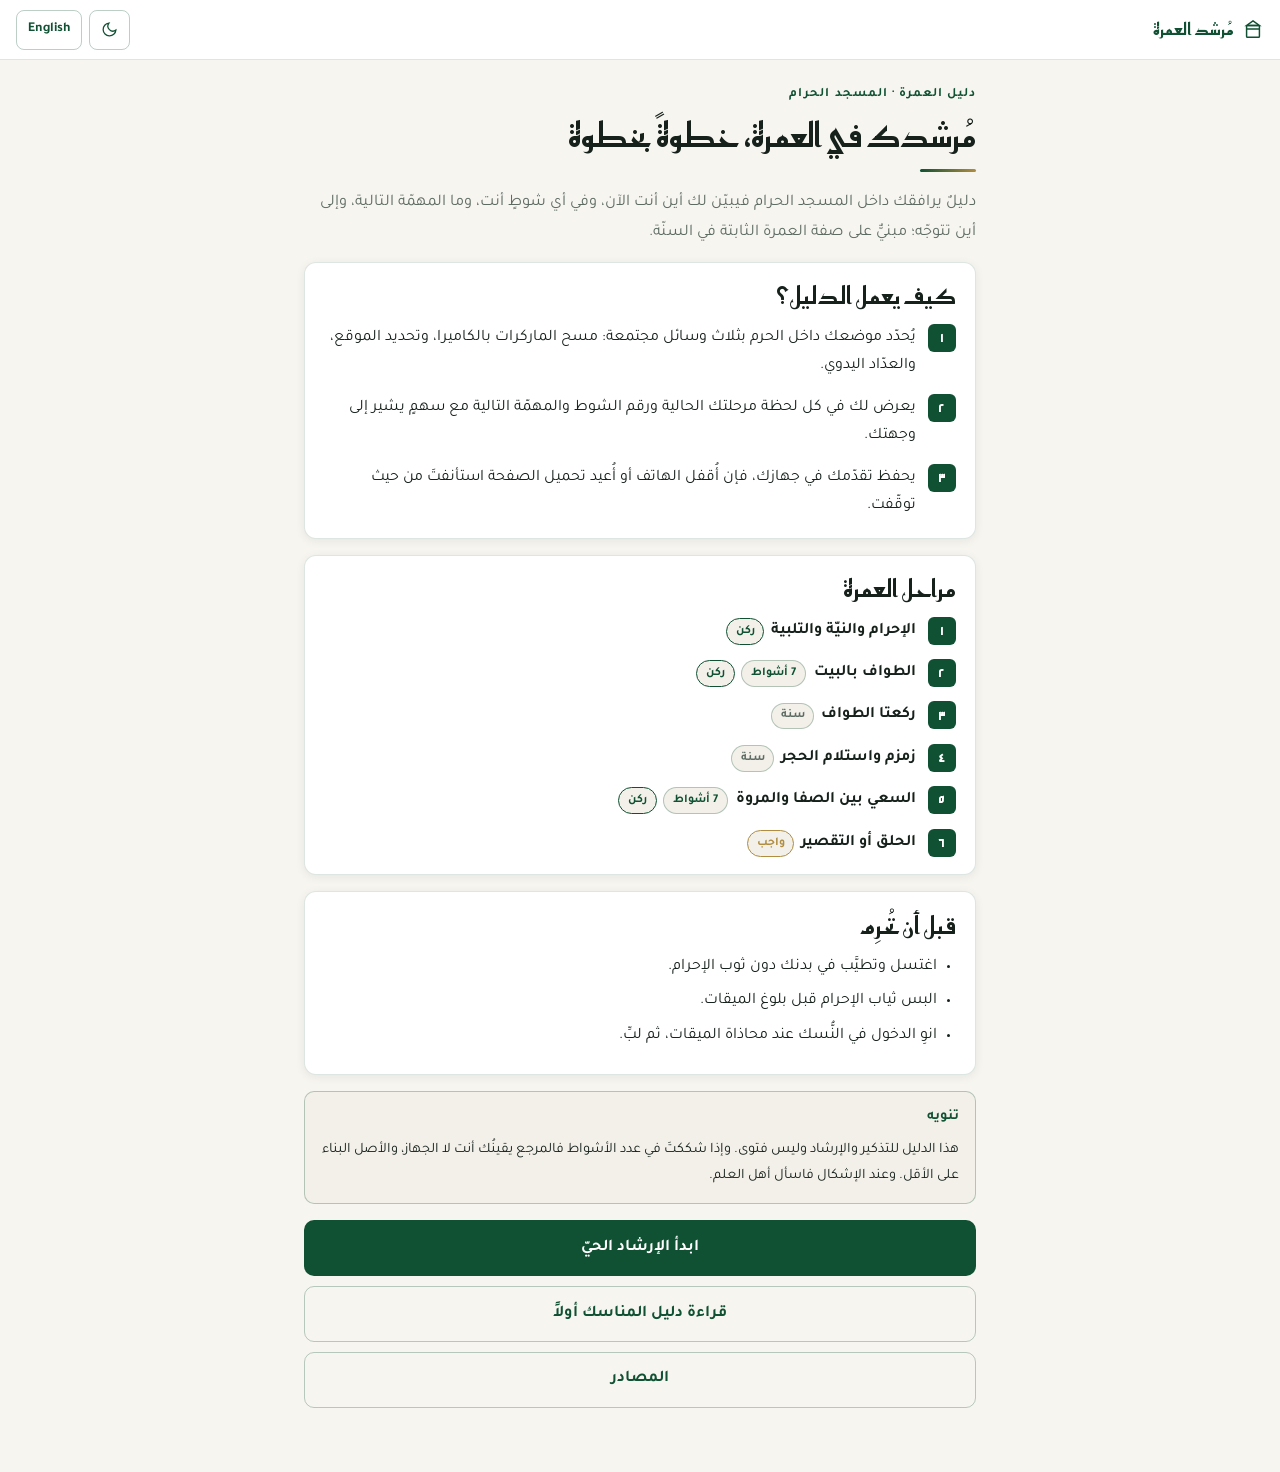
==== index.html @ 5eb8a58f "إنشاء مُرشد العمرة بالواقع المعزّز دليلٌ يرافق المعتمر داخل المسجد الحرام فيبيّن له موضعه ورقم شوطه " ====
<!DOCTYPE html>
<html lang="ar" dir="rtl">
<head>
  <meta charset="UTF-8" />
  <meta name="viewport" content="width=device-width, initial-scale=1.0" />
  <meta name="description" content="دليلٌ يرافق المعتمر داخل المسجد الحرام فيبيّن له موضعه ورقم شوطه ومهمّته التالية ووجهته، وفق صفة العمرة الثابتة في السنّة." />
  <title>مُرشد العمرة — دليل مصوَّر بالواقع المعزّز</title>

  <script src="js/i18n.js"></script>

  <link rel="preconnect" href="https://fonts.googleapis.com" />
  <link rel="preconnect" href="https://fonts.gstatic.com" crossorigin />
  <link href="https://fonts.googleapis.com/css2?family=Reem+Kufi:wght@400;500;600;700&family=Tajawal:wght@400;500;700&family=Amiri+Quran&display=swap" rel="stylesheet" />
  <link rel="stylesheet" href="css/style.css" />
</head>
<body>

  <header class="site-header">
    <a class="brand" href="index.html">
      <svg width="22" height="22" viewBox="0 0 24 24" fill="none" stroke="currentColor" stroke-width="1.6" aria-hidden="true">
        <rect x="5" y="7" width="14" height="13" rx="1" />
        <path d="M5 11h14M12 2l7 5H5l7-5z" />
      </svg>
      <span data-i18n="brand">مُرشد العمرة</span>
    </a>
    <div class="header-tools">
      <button type="button" class="icon-btn" data-action="toggle-theme" data-i18n-aria="theme_toggle" aria-label="تبديل المظهر">
        <svg width="17" height="17" viewBox="0 0 24 24" fill="none" stroke="currentColor" stroke-width="1.8" aria-hidden="true">
          <path d="M21 12.8A9 9 0 1111.2 3a7 7 0 009.8 9.8z" />
        </svg>
      </button>
      <button type="button" class="icon-btn" data-action="toggle-lang" data-i18n="lang_toggle">English</button>
    </div>
  </header>

  <main class="page">

    <section style="padding-top: 1.5rem;">
      <p class="eyebrow" data-i18n="home_eyebrow">دليل العمرة · المسجد الحرام</p>
      <h1 data-i18n="home_h1">مُرشدك في العمرة، خطوةً بخطوة</h1>
      <div class="rule" aria-hidden="true"></div>
      <p class="lead" data-i18n="home_lead">
        دليلٌ يرافقك داخل المسجد الحرام فيبيّن لك أين أنت الآن، وفي أي شوطٍ أنت،
        وما المهمّة التالية، وإلى أين تتوجّه؛ مبنيٌّ على صفة العمرة الثابتة في السنّة.
      </p>
    </section>

    <section class="card">
      <h2 data-i18n="home_how_title">كيف يعمل الدليل؟</h2>
      <ol class="steps">
        <li><span class="step-num">١</span><span data-i18n="home_how_1">يُحدّد موضعك داخل الحرم بثلاث وسائل مجتمعة: مسح الماركرات بالكاميرا، وتحديد الموقع، والعدّاد اليدوي.</span></li>
        <li><span class="step-num">٢</span><span data-i18n="home_how_2">يعرض لك في كل لحظة مرحلتك الحالية ورقم الشوط والمهمّة التالية مع سهمٍ يشير إلى وجهتك.</span></li>
        <li><span class="step-num">٣</span><span data-i18n="home_how_3">يحفظ تقدّمك في جهازك، فإن أُقفل الهاتف أو أُعيد تحميل الصفحة استأنفتَ من حيث توقّفت.</span></li>
      </ol>
    </section>

    <section class="card">
      <h2 data-i18n="home_rites_title">مراحل العمرة</h2>
      <ol class="steps" id="rites-summary"></ol>
    </section>

    <section class="card">
      <h2 data-i18n="home_before_title">قبل أن تُحرِم</h2>
      <ul class="list">
        <li data-i18n="home_before_1">اغتسل وتطيَّب في بدنك دون ثوب الإحرام.</li>
        <li data-i18n="home_before_2">البس ثياب الإحرام قبل بلوغ الميقات.</li>
        <li data-i18n="home_before_3">انوِ الدخول في النُّسك عند محاذاة الميقات، ثم لبِّ.</li>
      </ul>
    </section>

    <section class="notice">
      <strong data-i18n="disclaimer_title">تنويه</strong>
      <p style="margin: 0.4rem 0 0;" data-i18n="disclaimer_body">
        هذا الدليل للتذكير والإرشاد وليس فتوى. وإذا شككتَ في عدد الأشواط فالمرجع يقينُك أنت
        لا الجهاز، والأصل البناء على الأقل. وعند الإشكال فاسأل أهل العلم.
      </p>
    </section>

    <div class="btn-row">
      <a class="btn btn-primary" href="guide.html" data-i18n="home_start">ابدأ الإرشاد الحيّ</a>
      <a class="btn btn-outline" href="manasik.html" data-i18n="home_read">قراءة دليل المناسك أولاً</a>
      <a class="btn btn-outline" href="sources.html" data-i18n="nav_sources">المصادر</a>
    </div>

  </main>

  <script src="js/rites.js"></script>
  <script>
    // ملخّص المراحل مبنيٌّ من نموذج المناسك نفسه، فلا يتكرّر النصّ في موضعين
    document.addEventListener("DOMContentLoaded", function () {
      var list = document.getElementById("rites-summary");
      var digits = ["١", "٢", "٣", "٤", "٥", "٦", "٧"];

      window.RITES.filter(function (r) { return r.id !== "done"; }).forEach(function (rite, i) {
        var li = document.createElement("li");

        var num = document.createElement("span");
        num.className = "step-num";
        num.textContent = window.currentLang === "ar" ? digits[i] : String(i + 1);

        var body = document.createElement("span");

        var title = document.createElement("strong");
        title.textContent = window.t(rite.titleKey);
        body.appendChild(title);

        if (rite.count > 1) {
          var pill = document.createElement("span");
          pill.className = "hukm";
          pill.style.marginInlineStart = "0.5rem";
          pill.textContent = rite.count + " " + window.t("shawts");
          body.appendChild(pill);
        }

        var hukm = document.createElement("span");
        hukm.className = "hukm";
        hukm.setAttribute("data-hukm", rite.hukm || "");
        hukm.style.marginInlineStart = "0.4rem";
        hukm.textContent = window.riteHukm(rite);
        body.appendChild(hukm);

        li.appendChild(num);
        li.appendChild(body);
        list.appendChild(li);
      });
    });
  </script>
</body>
</html>
---- css/style.css ----
/* =========================================================
   مُرشد العمرة — نظام التصميم
   وضعان: فاتح بهوية الحرم (أبيض وأخضر)، وداكن بهوية الكعبة (أسود وذهبي).
   كل مكوّن يُكتب مرّة واحدة بالرموز اللونية، فلا تتكرّر أي قاعدة بين الوضعين.
   ========================================================= */

/* ——— الوضع الفاتح: هوية الحرم ——— */
:root,
[data-theme="light"] {
  --bg:          #f7f5f0;
  --bg-alt:      #eeece4;
  --surface:     #ffffff;
  --surface-2:   #f2f0e9;
  --primary:     #0f5132;
  --primary-2:   #157347;
  --on-primary:  #ffffff;
  --accent:      #b08d3f;
  --text:        #17211c;
  --muted:       #5d6b63;
  --line:        rgba(15, 81, 50, 0.14);
  --line-strong: rgba(15, 81, 50, 0.28);
  --shadow:      0 2px 10px rgba(23, 33, 28, 0.07);
  --shadow-lg:   0 12px 32px rgba(23, 33, 28, 0.13);
  --pattern:     rgba(15, 81, 50, 0.045);
  --danger:      #9a3412;
  /* خلفية شاشة الإرشاد حين لا تعمل الكاميرا — بهوية الحرم */
  --guide-backdrop: linear-gradient(180deg, #123528 0%, #0c1f18 100%);
  color-scheme: light;
}

/* ——— الوضع الداكن: هوية الكعبة ——— */
[data-theme="dark"] {
  --bg:          #0a0a0a;
  --bg-alt:      #0f0e0c;
  --surface:     #141210;
  --surface-2:   #1c1916;
  --primary:     #d4af37;
  --primary-2:   #e8c86a;
  --on-primary:  #0a0a0a;
  --accent:      #2f6b4f;
  --text:        #ece6d8;
  --muted:       #9a9082;
  --line:        rgba(212, 175, 55, 0.16);
  --line-strong: rgba(212, 175, 55, 0.34);
  --shadow:      0 2px 10px rgba(0, 0, 0, 0.5);
  --shadow-lg:   0 12px 32px rgba(0, 0, 0, 0.65);
  --pattern:     rgba(212, 175, 55, 0.05);
  --danger:      #f0a882;
  /* خلفية شاشة الإرشاد حين لا تعمل الكاميرا — بهوية الكعبة */
  --guide-backdrop: linear-gradient(180deg, #141210 0%, #0a0a0a 100%);
  color-scheme: dark;
}

@media (prefers-color-scheme: dark) {
  :root:not([data-theme="light"]) {
    --bg:          #0a0a0a;
    --bg-alt:      #0f0e0c;
    --surface:     #141210;
    --surface-2:   #1c1916;
    --primary:     #d4af37;
    --primary-2:   #e8c86a;
    --on-primary:  #0a0a0a;
    --accent:      #2f6b4f;
    --text:        #ece6d8;
    --muted:       #9a9082;
    --line:        rgba(212, 175, 55, 0.16);
    --line-strong: rgba(212, 175, 55, 0.34);
    --shadow:      0 2px 10px rgba(0, 0, 0, 0.5);
    --shadow-lg:   0 12px 32px rgba(0, 0, 0, 0.65);
    --pattern:     rgba(212, 175, 55, 0.05);
    --danger:      #f0a882;
    color-scheme: dark;
  }
}

/* =========================================================
   الأساسيات
   ========================================================= */

* { box-sizing: border-box; }

html { -webkit-text-size-adjust: 100%; }

body {
  margin: 0;
  font-family: "Tajawal", system-ui, -apple-system, sans-serif;
  background-color: var(--bg);
  color: var(--text);
  line-height: 1.75;
  font-size: 16px;
  min-height: 100vh;
}

/* الزخرفة الهندسية الإسلامية — نجمة ثمانية بشفافية خافتة */
.patterned {
  background-image: url("data:image/svg+xml,%3Csvg xmlns='http://www.w3.org/2000/svg' width='60' height='60' viewBox='0 0 60 60'%3E%3Cg fill='none' stroke='%23000' stroke-width='1'%3E%3Cpath d='M30 2 L58 30 L30 58 L2 30 Z'/%3E%3Cpath d='M10 10 L50 10 L50 50 L10 50 Z'/%3E%3C/g%3E%3C/svg%3E");
  background-size: 60px 60px;
}

h1, h2, h3, h4 {
  font-family: "Reem Kufi", "Tajawal", sans-serif;
  font-weight: 600;
  line-height: 1.4;
  color: var(--text);
  margin: 0 0 0.6rem;
}

h1 { font-size: clamp(1.6rem, 5.5vw, 2.1rem); }
h2 { font-size: clamp(1.25rem, 4.5vw, 1.5rem); }
h3 { font-size: 1.1rem; }

p { margin: 0 0 0.85rem; }

a { color: var(--primary); }

/* =========================================================
   الهيكل العام
   ========================================================= */

.page {
  max-width: 44rem;
  margin: 0 auto;
  padding: 0 1rem 4rem;
}

.site-header {
  position: sticky;
  top: 0;
  z-index: 40;
  display: flex;
  align-items: center;
  justify-content: space-between;
  gap: 0.5rem;
  padding: 0.6rem 1rem;
  background: var(--surface);
  border-bottom: 1px solid var(--line);
  backdrop-filter: blur(8px);
}

.site-header .brand {
  display: flex;
  align-items: center;
  gap: 0.5rem;
  font-family: "Reem Kufi", sans-serif;
  font-size: 1.05rem;
  font-weight: 600;
  color: var(--primary);
  text-decoration: none;
}

.header-tools { display: flex; gap: 0.4rem; }

.icon-btn {
  display: inline-flex;
  align-items: center;
  justify-content: center;
  gap: 0.35rem;
  min-height: 40px;
  min-width: 40px;
  padding: 0 0.7rem;
  font-family: inherit;
  font-size: 0.85rem;
  font-weight: 600;
  color: var(--primary);
  background: transparent;
  border: 1px solid var(--line-strong);
  border-radius: 8px;
  cursor: pointer;
  transition: background 0.15s ease;
}

.icon-btn:hover { background: var(--surface-2); }

/* =========================================================
   المكوّنات
   ========================================================= */

.card {
  background: var(--surface);
  border: 1px solid var(--line);
  border-radius: 12px;
  padding: 1.1rem 1.2rem;
  margin-bottom: 1rem;
  box-shadow: var(--shadow);
}

.eyebrow {
  font-size: 0.8rem;
  font-weight: 600;
  letter-spacing: 0.08em;
  color: var(--primary);
  margin: 0 0 0.35rem;
}

.rule {
  width: 3.5rem;
  height: 3px;
  border-radius: 2px;
  background: linear-gradient(90deg, var(--primary), var(--accent));
  margin: 0 0 1rem;
}

.lead {
  font-size: 1.02rem;
  color: var(--muted);
  line-height: 1.85;
}

/* وسم الحكم الشرعي: ركن / واجب / سنة */
.hukm {
  display: inline-block;
  padding: 0.12rem 0.55rem;
  border-radius: 999px;
  font-size: 0.75rem;
  font-weight: 700;
  border: 1px solid var(--line-strong);
  color: var(--primary);
  background: var(--surface-2);
  white-space: nowrap;
}

.hukm[data-hukm="ركن"]  { border-color: var(--primary); }
.hukm[data-hukm="واجب"] { border-color: var(--accent); color: var(--accent); }
.hukm[data-hukm="سنة"]  { color: var(--muted); }

/* الآيات والأذكار بخط أميري */
.dhikr {
  font-family: "Amiri Quran", "Amiri", "Tajawal", serif;
  font-size: 1.15rem;
  line-height: 2.35;
  color: var(--text);
  background: var(--surface-2);
  border-inline-start: 3px solid var(--primary);
  border-radius: 8px;
  padding: 0.9rem 1.1rem;
  margin: 0.7rem 0;
}

.dhikr .ayah { display: block; }

.dhikr cite {
  display: block;
  margin-top: 0.5rem;
  font-family: "Tajawal", sans-serif;
  font-size: 0.8rem;
  font-style: normal;
  color: var(--muted);
}

/* التنويه الشرعي */
.notice {
  background: var(--surface-2);
  border: 1px solid var(--line-strong);
  border-radius: 10px;
  padding: 0.85rem 1rem;
  font-size: 0.9rem;
  line-height: 1.8;
  color: var(--text);
}

.notice strong { color: var(--primary); }

/* الأزرار */
.btn {
  display: inline-flex;
  align-items: center;
  justify-content: center;
  gap: 0.5rem;
  width: 100%;
  min-height: 52px;
  padding: 0.8rem 1.2rem;
  font-family: inherit;
  font-size: 1.02rem;
  font-weight: 700;
  border-radius: 10px;
  border: 1px solid transparent;
  cursor: pointer;
  text-decoration: none;
  text-align: center;
  transition: transform 0.1s ease, background 0.15s ease;
}

.btn:active { transform: translateY(1px); }

.btn-primary { background: var(--primary); color: var(--on-primary); }
.btn-primary:hover { background: var(--primary-2); }

.btn-outline {
  background: transparent;
  color: var(--primary);
  border-color: var(--line-strong);
}
.btn-outline:hover { background: var(--surface-2); }

.btn-row { display: flex; flex-direction: column; gap: 0.6rem; margin-top: 1rem; }

/* قائمة خطوات مرقّمة */
.steps { list-style: none; margin: 0; padding: 0; display: flex; flex-direction: column; gap: 0.9rem; }

.steps li {
  display: grid;
  grid-template-columns: auto 1fr;
  gap: 0.75rem;
  align-items: start;
}

.step-num {
  display: inline-flex;
  align-items: center;
  justify-content: center;
  min-width: 1.75rem;
  height: 1.75rem;
  font-family: "Reem Kufi", sans-serif;
  font-size: 0.85rem;
  font-weight: 700;
  color: var(--on-primary);
  background: var(--primary);
  border-radius: 6px;
}

/* قائمة نقطية */
.list { margin: 0.4rem 0 0; padding-inline-start: 1.15rem; }
.list li { margin-bottom: 0.4rem; }

/* =========================================================
   شاشة الإرشاد الحيّ (guide.html)
   الطبقة فوق الكاميرا تبقى داكنة في الوضعين ليُقرأ النص فوق صورة متغيّرة،
   وما يتبدّل هو لون النبرة فقط.
   ========================================================= */

.guide-body { overflow: hidden; height: 100vh; height: 100dvh; }

/* حين لا تعمل الكاميرا (وضع العدّاد اليدوي، أو تعذُّر الماركرات) تظهر خلفية
   الهويّة بدل السواد الفارغ الذي يوهم بعطلٍ في الشاشة. */
#camera-layer {
  position: fixed;
  inset: 0;
  z-index: 1;
  overflow: hidden;
  background: var(--guide-backdrop);
}

#camera-layer::after {
  content: "";
  position: absolute;
  inset: 0;
  opacity: 0.5;
  background-image: url("data:image/svg+xml,%3Csvg xmlns='http://www.w3.org/2000/svg' width='72' height='72' viewBox='0 0 72 72'%3E%3Cg fill='none' stroke='%23ffffff' stroke-opacity='0.05' stroke-width='1'%3E%3Cpath d='M36 4 L68 36 L36 68 L4 36 Z'/%3E%3Cpath d='M14 14 L58 14 L58 58 L14 58 Z'/%3E%3C/g%3E%3C/svg%3E");
  background-size: 72px 72px;
}

/* عند تشغيل الكاميرا تُخفى الخلفية والزخرفة ليظهر الفيديو صافياً */
#camera-layer.camera-on { background: #000; }
#camera-layer.camera-on::after { display: none; }

#camera-layer video { object-fit: cover !important; }
.mindar-ui-overlay { display: none !important; }

#guide-ui {
  position: fixed;
  inset: 0;
  z-index: 10;
  display: flex;
  flex-direction: column;
  justify-content: space-between;
  padding: 0.75rem;
  pointer-events: none;
}

#guide-ui > * { pointer-events: auto; }

/* الرموز الخاصة بالطبقة الداكنة الثابتة */
#guide-ui, .status-panel, .dua-sheet {
  --glass:      rgba(10, 10, 10, 0.82);
  --glass-2:    rgba(255, 255, 255, 0.08);
  --glass-line: rgba(255, 255, 255, 0.16);
  --glass-text: #f3efe6;
  --glass-muted:#a8a094;
}

.status-panel {
  background: var(--glass);
  border: 1px solid var(--glass-line);
  border-radius: 14px;
  padding: 0.85rem 1rem;
  backdrop-filter: blur(12px);
  color: var(--glass-text);
  box-shadow: var(--shadow-lg);
}

.status-top {
  display: flex;
  align-items: center;
  justify-content: space-between;
  gap: 0.6rem;
  margin-bottom: 0.5rem;
}

.stage-name {
  font-family: "Reem Kufi", sans-serif;
  font-size: 1.2rem;
  font-weight: 600;
  color: var(--primary);
  margin: 0;
}

.stage-hukm {
  font-size: 0.72rem;
  font-weight: 700;
  padding: 0.1rem 0.5rem;
  border-radius: 999px;
  border: 1px solid var(--glass-line);
  color: var(--glass-muted);
  white-space: nowrap;
}

.shawt-line {
  display: flex;
  align-items: center;
  justify-content: space-between;
  gap: 0.6rem;
  margin-bottom: 0.5rem;
}

.shawt-label { font-size: 0.95rem; font-weight: 700; color: var(--glass-text); }

/* خرزات الأشواط السبع */
.beads { display: flex; gap: 0.3rem; }

.bead {
  width: 0.95rem;
  height: 0.95rem;
  border-radius: 50%;
  border: 1.5px solid var(--glass-line);
  background: transparent;
  transition: background 0.25s ease, transform 0.25s ease;
}

.bead.done { background: var(--primary); border-color: var(--primary); }
.bead.current { border-color: var(--primary); transform: scale(1.22); }

.task-now {
  font-size: 0.95rem;
  line-height: 1.7;
  color: var(--glass-text);
  margin: 0 0 0.55rem;
}

/* الوجهة والسهم */
.heading-row {
  display: flex;
  align-items: center;
  gap: 0.65rem;
  padding-top: 0.55rem;
  border-top: 1px solid var(--glass-line);
}

.compass {
  flex: 0 0 auto;
  width: 2.6rem;
  height: 2.6rem;
  border-radius: 50%;
  border: 1px solid var(--glass-line);
  background: var(--glass-2);
  display: flex;
  align-items: center;
  justify-content: center;
}

.compass svg { width: 1.5rem; height: 1.5rem; color: var(--primary); transition: transform 0.2s ease; }

.dest-label { font-size: 0.78rem; color: var(--glass-muted); margin: 0; }
.dest-name  { font-size: 0.98rem; font-weight: 700; color: var(--glass-text); margin: 0; }

/* شارة مصدر العدّ ودقّة الإشارة */
.source-badge {
  display: inline-flex;
  align-items: center;
  gap: 0.35rem;
  margin-top: 0.5rem;
  font-size: 0.75rem;
  color: var(--glass-muted);
}

.source-dot { width: 0.5rem; height: 0.5rem; border-radius: 50%; background: var(--glass-muted); }
.source-dot.live { background: var(--primary); }
.source-dot.weak { background: var(--danger); }

/* أدوات أسفل الشاشة */
.guide-actions { display: flex; flex-direction: column; gap: 0.5rem; }

.counter-row { display: flex; gap: 0.5rem; }

.btn-count {
  flex: 1;
  min-height: 56px;
  font-size: 1.05rem;
  font-weight: 700;
  font-family: inherit;
  color: var(--on-primary);
  background: var(--primary);
  border: none;
  border-radius: 12px;
  cursor: pointer;
  box-shadow: var(--shadow-lg);
}

.btn-count:active { transform: scale(0.98); }

.btn-undo {
  flex: 0 0 auto;
  min-width: 56px;
  min-height: 56px;
  font-family: inherit;
  font-size: 0.85rem;
  font-weight: 700;
  color: var(--glass-text);
  background: var(--glass);
  border: 1px solid var(--glass-line);
  border-radius: 12px;
  cursor: pointer;
  backdrop-filter: blur(12px);
}

.btn-ghost {
  min-height: 44px;
  padding: 0 1rem;
  font-family: inherit;
  font-size: 0.9rem;
  font-weight: 600;
  color: var(--glass-text);
  background: var(--glass);
  border: 1px solid var(--glass-line);
  border-radius: 10px;
  cursor: pointer;
  backdrop-filter: blur(12px);
}

/* لوحة الأدعية السفلية */
.dua-sheet {
  position: fixed;
  inset-inline: 0;
  bottom: 0;
  z-index: 60;
  max-height: 72vh;
  overflow-y: auto;
  background: var(--glass);
  backdrop-filter: blur(16px);
  border-top: 1px solid var(--glass-line);
  border-radius: 16px 16px 0 0;
  padding: 1rem 1.1rem 1.6rem;
  color: var(--glass-text);
  transform: translateY(100%);
  transition: transform 0.25s ease;
}

.dua-sheet.open { transform: translateY(0); }

.dua-sheet h3 { color: var(--primary); margin-bottom: 0.75rem; }

.dua-sheet .dhikr {
  background: var(--glass-2);
  border-inline-start-color: var(--primary);
  color: var(--glass-text);
}

.dua-sheet .dhikr cite { color: var(--glass-muted); }

.sheet-handle {
  width: 2.5rem;
  height: 4px;
  border-radius: 2px;
  background: var(--glass-line);
  margin: 0 auto 0.85rem;
}

/* شاشة تأكيد انتقال المرحلة */
.overlay-screen {
  position: fixed;
  inset: 0;
  z-index: 80;
  display: none;
  flex-direction: column;
  align-items: center;
  justify-content: center;
  text-align: center;
  padding: 1.5rem;
  background: rgba(8, 8, 8, 0.94);
  backdrop-filter: blur(10px);
  color: var(--glass-text);
}

.overlay-screen.show { display: flex; }
.overlay-screen h2 { color: var(--primary); }
.overlay-screen p { color: var(--glass-muted); max-width: 26rem; }
.overlay-screen .btn-row { max-width: 22rem; width: 100%; }

/* =========================================================
   دليل المناسك (manasik.html)
   ========================================================= */

.rite-block { scroll-margin-top: 4rem; }

.rite-head {
  display: flex;
  align-items: center;
  gap: 0.6rem;
  flex-wrap: wrap;
  margin-bottom: 0.5rem;
}

.rite-head h2 { margin: 0; }

.count-pill {
  font-size: 0.8rem;
  font-weight: 700;
  color: var(--on-primary);
  background: var(--primary);
  padding: 0.15rem 0.6rem;
  border-radius: 999px;
}

.toc { display: flex; flex-wrap: wrap; gap: 0.4rem; }

.toc a {
  font-size: 0.85rem;
  font-weight: 600;
  padding: 0.35rem 0.7rem;
  border: 1px solid var(--line-strong);
  border-radius: 999px;
  text-decoration: none;
  color: var(--primary);
}

.gender-note {
  font-size: 0.88rem;
  border-radius: 8px;
  padding: 0.6rem 0.85rem;
  margin: 0.5rem 0;
  background: var(--surface-2);
  border: 1px dashed var(--line-strong);
}

.gender-note b { color: var(--primary); }

/* =========================================================
   تعديلات الاتجاه للإنجليزية
   ========================================================= */

[dir="ltr"] body { font-family: system-ui, -apple-system, "Segoe UI", sans-serif; }
[dir="ltr"] h1, [dir="ltr"] h2, [dir="ltr"] h3 { font-family: "Reem Kufi", system-ui, sans-serif; }
[dir="ltr"] .dhikr { font-family: "Amiri Quran", "Amiri", serif; }

/* احترام تفضيل تقليل الحركة */
@media (prefers-reduced-motion: reduce) {
  *, *::before, *::after {
    animation-duration: 0.01ms !important;
    transition-duration: 0.01ms !important;
  }
}
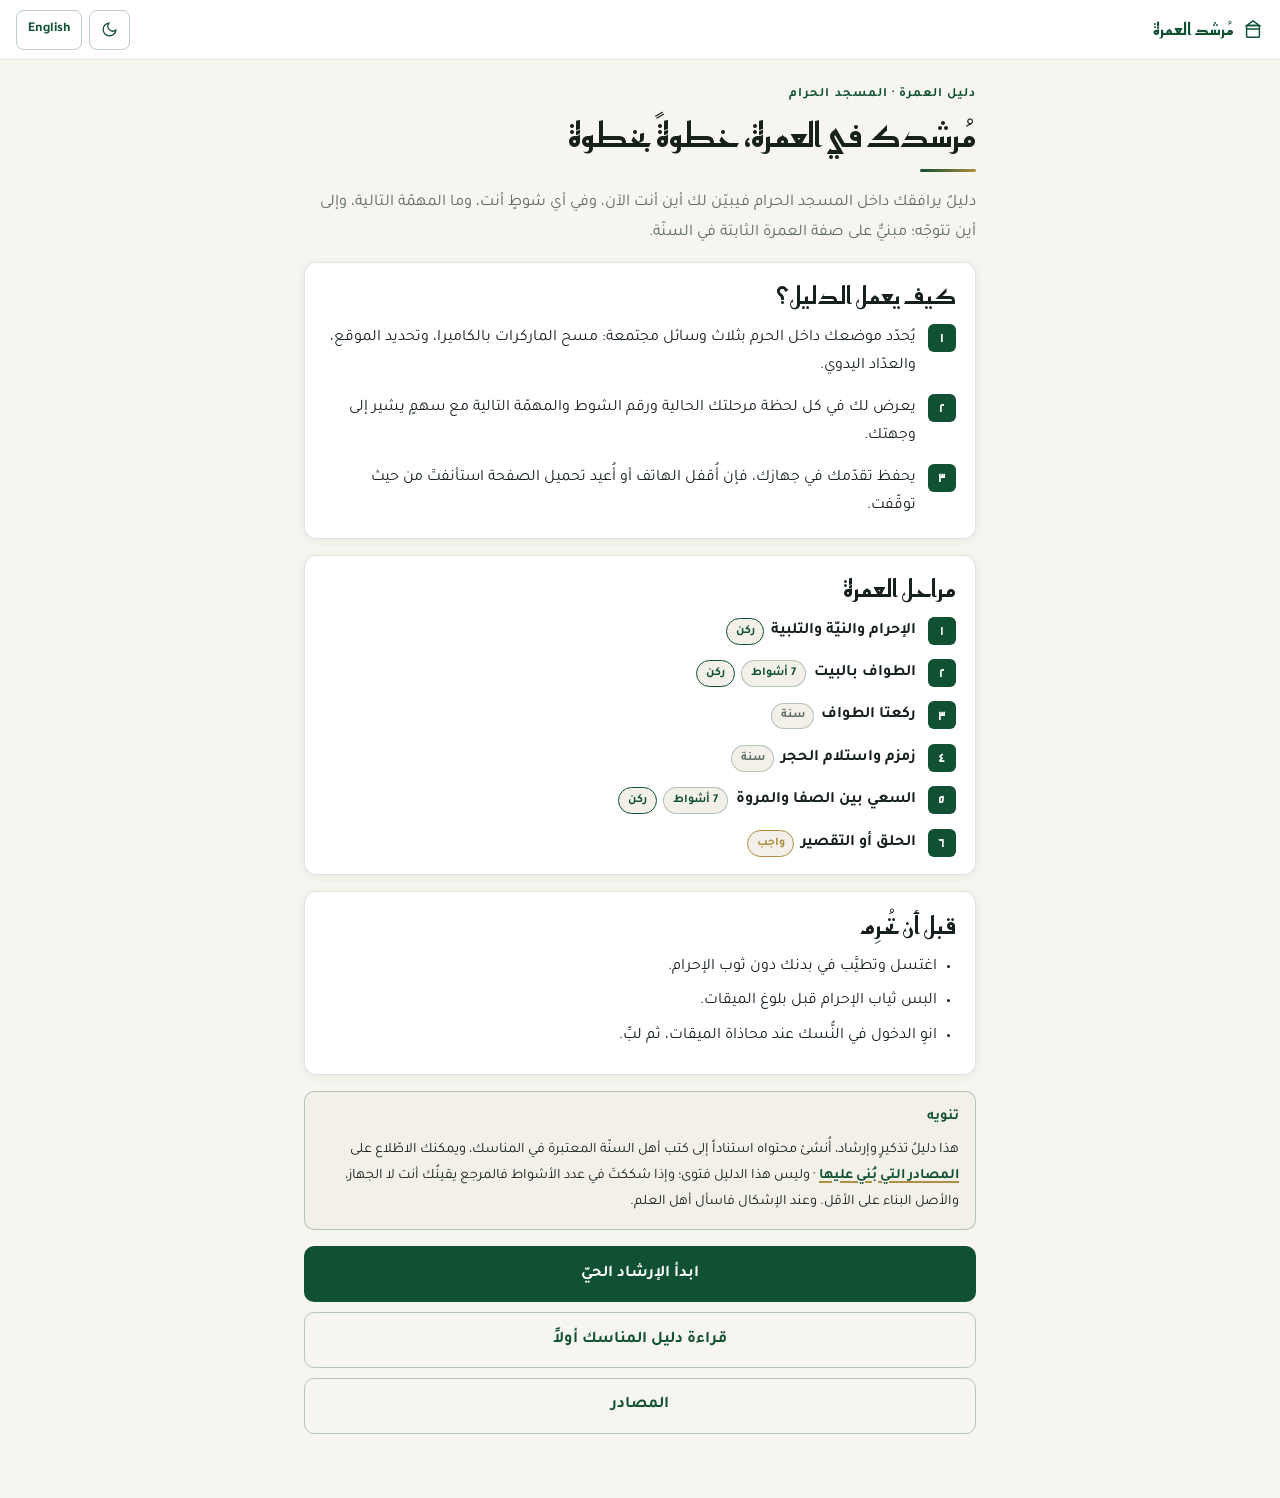
==== commit 8d754067: "إصلاح أخطاء العدّ، وإظهار الأحكام في وقتها، والعمل دون إنترنت أخطاء برمجية مؤكَّدة أُصلحت:  - التراج" ====
--- a/index.html
+++ b/index.html
@@ -6,11 +6,14 @@
   <meta name="description" content="دليلٌ يرافق المعتمر داخل المسجد الحرام فيبيّن له موضعه ورقم شوطه ومهمّته التالية ووجهته، وفق صفة العمرة الثابتة في السنّة." />
   <title>مُرشد العمرة — دليل مصوَّر بالواقع المعزّز</title>
 
+  <link rel="manifest" href="manifest.json" />
+  <meta name="theme-color" content="#0f5132" media="(prefers-color-scheme: light)" />
+  <meta name="theme-color" content="#0a0a0a" media="(prefers-color-scheme: dark)" />
+  <link rel="icon" href="icons/icon-192.png" />
+  <link rel="apple-touch-icon" href="icons/icon-192.png" />
+
   <script src="js/i18n.js"></script>
-
-  <link rel="preconnect" href="https://fonts.googleapis.com" />
-  <link rel="preconnect" href="https://fonts.gstatic.com" crossorigin />
-  <link href="https://fonts.googleapis.com/css2?family=Reem+Kufi:wght@400;500;600;700&family=Tajawal:wght@400;500;700&family=Amiri+Quran&display=swap" rel="stylesheet" />
+  <link rel="stylesheet" href="css/fonts.css" />
   <link rel="stylesheet" href="css/style.css" />
 </head>
 <body>
@@ -70,9 +73,10 @@
 
     <section class="notice">
       <strong data-i18n="disclaimer_title">تنويه</strong>
-      <p style="margin: 0.4rem 0 0;" data-i18n="disclaimer_body">
-        هذا الدليل للتذكير والإرشاد وليس فتوى. وإذا شككتَ في عدد الأشواط فالمرجع يقينُك أنت
-        لا الجهاز، والأصل البناء على الأقل. وعند الإشكال فاسأل أهل العلم.
+      <p style="margin: 0.4rem 0 0;">
+        <span data-i18n="disclaimer_body">هذا دليلُ تذكيرٍ وإرشاد، أُنشئ محتواه استناداً إلى كتب أهل السنّة المعتبرة في المناسك، ويمكنك الاطّلاع على</span>
+        <a href="sources.html" class="link-underline" data-i18n="disclaimer_link">المصادر التي بُني عليها</a>
+        <span data-i18n="disclaimer_tail">· وليس هذا الدليل فتوى؛ وإذا شككتَ في عدد الأشواط فالمرجع يقينُك أنت لا الجهاز، والأصل البناء على الأقل. وعند الإشكال فاسأل أهل العلم.</span>
       </p>
     </section>
 
--- a/css/fonts.css
+++ b/css/fonts.css
@@ -0,0 +1,103 @@
+/* =========================================================
+   الخطوط مستضافةٌ محلياً لا من خدمةٍ خارجية.
+   والسبب أن الشبكة داخل الحرم في المواسم مزدحمةٌ إلى حدّ الانقطاع،
+   ولأن الاعتماد على خادمٍ بعيدٍ يُخرج الموقع عن العمل دون إنترنت.
+
+   المصدر: حزم @fontsource على npm (رخصة SIL Open Font License).
+   ========================================================= */
+
+/* ——— Tajawal: نصّ المتن ——— */
+@font-face {
+  font-family: "Tajawal";
+  font-style: normal;
+  font-weight: 400;
+  font-display: swap;
+  src: url("../fonts/tajawal-arabic-400-normal.woff2") format("woff2");
+  unicode-range: U+0600-06FF, U+0750-077F, U+0870-088E, U+08A0-08FF, U+FB50-FDFF, U+FE70-FEFF;
+}
+@font-face {
+  font-family: "Tajawal";
+  font-style: normal;
+  font-weight: 400;
+  font-display: swap;
+  src: url("../fonts/tajawal-latin-400-normal.woff2") format("woff2");
+  unicode-range: U+0000-00FF, U+0131, U+2000-206F, U+2074, U+20AC, U+2122, U+2191, U+2193, U+2212;
+}
+
+@font-face {
+  font-family: "Tajawal";
+  font-style: normal;
+  font-weight: 500;
+  font-display: swap;
+  src: url("../fonts/tajawal-arabic-500-normal.woff2") format("woff2");
+  unicode-range: U+0600-06FF, U+0750-077F, U+0870-088E, U+08A0-08FF, U+FB50-FDFF, U+FE70-FEFF;
+}
+@font-face {
+  font-family: "Tajawal";
+  font-style: normal;
+  font-weight: 500;
+  font-display: swap;
+  src: url("../fonts/tajawal-latin-500-normal.woff2") format("woff2");
+  unicode-range: U+0000-00FF, U+0131, U+2000-206F, U+2074, U+20AC, U+2122;
+}
+
+@font-face {
+  font-family: "Tajawal";
+  font-style: normal;
+  font-weight: 700;
+  font-display: swap;
+  src: url("../fonts/tajawal-arabic-700-normal.woff2") format("woff2");
+  unicode-range: U+0600-06FF, U+0750-077F, U+0870-088E, U+08A0-08FF, U+FB50-FDFF, U+FE70-FEFF;
+}
+@font-face {
+  font-family: "Tajawal";
+  font-style: normal;
+  font-weight: 700;
+  font-display: swap;
+  src: url("../fonts/tajawal-latin-700-normal.woff2") format("woff2");
+  unicode-range: U+0000-00FF, U+0131, U+2000-206F, U+2074, U+20AC, U+2122;
+}
+
+/* ——— Reem Kufi: العناوين ——— */
+@font-face {
+  font-family: "Reem Kufi";
+  font-style: normal;
+  font-weight: 400;
+  font-display: swap;
+  src: url("../fonts/reem-kufi-arabic-400-normal.woff2") format("woff2");
+  unicode-range: U+0600-06FF, U+0750-077F, U+0870-088E, U+08A0-08FF, U+FB50-FDFF, U+FE70-FEFF;
+}
+@font-face {
+  font-family: "Reem Kufi";
+  font-style: normal;
+  font-weight: 400;
+  font-display: swap;
+  src: url("../fonts/reem-kufi-latin-400-normal.woff2") format("woff2");
+  unicode-range: U+0000-00FF, U+0131, U+2000-206F, U+2074, U+20AC, U+2122;
+}
+
+@font-face {
+  font-family: "Reem Kufi";
+  font-style: normal;
+  font-weight: 600;
+  font-display: swap;
+  src: url("../fonts/reem-kufi-arabic-600-normal.woff2") format("woff2");
+  unicode-range: U+0600-06FF, U+0750-077F, U+0870-088E, U+08A0-08FF, U+FB50-FDFF, U+FE70-FEFF;
+}
+@font-face {
+  font-family: "Reem Kufi";
+  font-style: normal;
+  font-weight: 600;
+  font-display: swap;
+  src: url("../fonts/reem-kufi-latin-600-normal.woff2") format("woff2");
+  unicode-range: U+0000-00FF, U+0131, U+2000-206F, U+2074, U+20AC, U+2122;
+}
+
+/* ——— Amiri Quran: الآيات والأذكار بالتشكيل الكامل ——— */
+@font-face {
+  font-family: "Amiri Quran";
+  font-style: normal;
+  font-weight: 400;
+  font-display: swap;
+  src: url("../fonts/amiri-quran-arabic-400-normal.woff2") format("woff2");
+}
--- a/css/style.css
+++ b/css/style.css
@@ -260,6 +260,21 @@
 
 .notice strong { color: var(--primary); }
 
+/* رابطٌ مسطَّرٌ ظاهر السطر، يُنقر ليصل إلى المصادر */
+.link-underline {
+  color: var(--primary);
+  font-weight: 700;
+  text-decoration: underline;
+  text-decoration-thickness: 2px;
+  text-underline-offset: 3px;
+  text-decoration-color: var(--accent);
+}
+
+.link-underline:hover { text-decoration-color: var(--primary); }
+
+/* النسخة الموضوعة فوق الكاميرا في شاشة البدء */
+.overlay-screen .link-underline { color: var(--glass-accent); text-decoration-color: var(--glass-accent); }
+
 /* الأزرار */
 .btn {
   display: inline-flex;
@@ -369,13 +384,29 @@
 
 #guide-ui > * { pointer-events: auto; }
 
-/* الرموز الخاصة بالطبقة الداكنة الثابتة */
-#guide-ui, .status-panel, .dua-sheet {
-  --glass:      rgba(10, 10, 10, 0.82);
-  --glass-2:    rgba(255, 255, 255, 0.08);
-  --glass-line: rgba(255, 255, 255, 0.16);
-  --glass-text: #f3efe6;
-  --glass-muted:#a8a094;
+/* الرموز الخاصة بالطبقة الداكنة الثابتة.
+   طبقة الكاميرا داكنةٌ في الوضعين ليُقرأ النصّ فوق صورةٍ متغيّرة، ولذلك
+   لا يصلح أخضر الوضع الفاتح (--primary) نبرةً عليها لشدّة قتامته؛ فتُستعمل
+   نبرةٌ فاتحةٌ خاصّةٌ بها: أخضر مضيء في الوضع الفاتح وذهبٌ في الداكن. */
+#guide-ui, .status-panel, .dua-sheet, .overlay-screen {
+  --glass:        rgba(10, 10, 10, 0.82);
+  --glass-2:      rgba(255, 255, 255, 0.08);
+  --glass-line:   rgba(255, 255, 255, 0.16);
+  --glass-text:   #f3efe6;
+  --glass-muted:  #a8a094;
+  --glass-accent: #4fb383;
+}
+
+[data-theme="dark"] #guide-ui,
+[data-theme="dark"] .status-panel,
+[data-theme="dark"] .dua-sheet,
+[data-theme="dark"] .overlay-screen { --glass-accent: #d4af37; }
+
+@media (prefers-color-scheme: dark) {
+  :root:not([data-theme="light"]) #guide-ui,
+  :root:not([data-theme="light"]) .status-panel,
+  :root:not([data-theme="light"]) .dua-sheet,
+  :root:not([data-theme="light"]) .overlay-screen { --glass-accent: #d4af37; }
 }
 
 .status-panel {
@@ -400,7 +431,7 @@
   font-family: "Reem Kufi", sans-serif;
   font-size: 1.2rem;
   font-weight: 600;
-  color: var(--primary);
+  color: var(--glass-accent);
   margin: 0;
 }
 
@@ -436,14 +467,46 @@
   transition: background 0.25s ease, transform 0.25s ease;
 }
 
-.bead.done { background: var(--primary); border-color: var(--primary); }
-.bead.current { border-color: var(--primary); transform: scale(1.22); }
+.bead.done { background: var(--glass-accent); border-color: var(--glass-accent); }
+.bead.current { border-color: var(--glass-accent); transform: scale(1.22); }
 
 .task-now {
   font-size: 0.95rem;
   line-height: 1.7;
   color: var(--glass-text);
   margin: 0 0 0.55rem;
+}
+
+/* تنبيه المرحلة الجارية — يتغيّر بتغيّر الشوط */
+.stage-hint {
+  font-size: 0.88rem;
+  line-height: 1.65;
+  color: var(--glass-accent);
+  background: var(--glass-2);
+  border-inline-start: 3px solid var(--glass-accent);
+  border-radius: 8px;
+  padding: 0.5rem 0.7rem;
+  margin: 0 0 0.55rem;
+}
+
+/* عناوين لوحة التنبيهات والأذكار */
+.sheet-heading {
+  font-family: "Reem Kufi", "Tajawal", sans-serif;
+  font-size: 0.92rem;
+  font-weight: 600;
+  color: var(--glass-accent);
+  margin: 1rem 0 0.4rem;
+}
+
+.dua-sheet section:first-child .sheet-heading { margin-top: 0; }
+
+.dua-sheet .list { color: var(--glass-text); font-size: 0.92rem; line-height: 1.8; }
+
+.sheet-gender {
+  border: 1px dashed var(--glass-line);
+  border-radius: 10px;
+  padding: 0.6rem 0.85rem;
+  margin-top: 0.9rem;
 }
 
 /* الوجهة والسهم */
@@ -467,7 +530,7 @@
   justify-content: center;
 }
 
-.compass svg { width: 1.5rem; height: 1.5rem; color: var(--primary); transition: transform 0.2s ease; }
+.compass svg { width: 1.5rem; height: 1.5rem; color: var(--glass-accent); transition: transform 0.2s ease; }
 
 .dest-label { font-size: 0.78rem; color: var(--glass-muted); margin: 0; }
 .dest-name  { font-size: 0.98rem; font-weight: 700; color: var(--glass-text); margin: 0; }
@@ -483,7 +546,7 @@
 }
 
 .source-dot { width: 0.5rem; height: 0.5rem; border-radius: 50%; background: var(--glass-muted); }
-.source-dot.live { background: var(--primary); }
+.source-dot.live { background: var(--glass-accent); }
 .source-dot.weak { background: var(--danger); }
 
 /* أدوات أسفل الشاشة */
@@ -497,8 +560,8 @@
   font-size: 1.05rem;
   font-weight: 700;
   font-family: inherit;
-  color: var(--on-primary);
-  background: var(--primary);
+  color: #0a1410;
+  background: var(--glass-accent);
   border: none;
   border-radius: 12px;
   cursor: pointer;
@@ -556,11 +619,11 @@
 
 .dua-sheet.open { transform: translateY(0); }
 
-.dua-sheet h3 { color: var(--primary); margin-bottom: 0.75rem; }
+.dua-sheet h3 { color: var(--glass-accent); margin-bottom: 0.75rem; }
 
 .dua-sheet .dhikr {
   background: var(--glass-2);
-  border-inline-start-color: var(--primary);
+  border-inline-start-color: var(--glass-accent);
   color: var(--glass-text);
 }
 
@@ -591,7 +654,7 @@
 }
 
 .overlay-screen.show { display: flex; }
-.overlay-screen h2 { color: var(--primary); }
+.overlay-screen h2 { color: var(--glass-accent); }
 .overlay-screen p { color: var(--glass-muted); max-width: 26rem; }
 .overlay-screen .btn-row { max-width: 22rem; width: 100%; }
 
